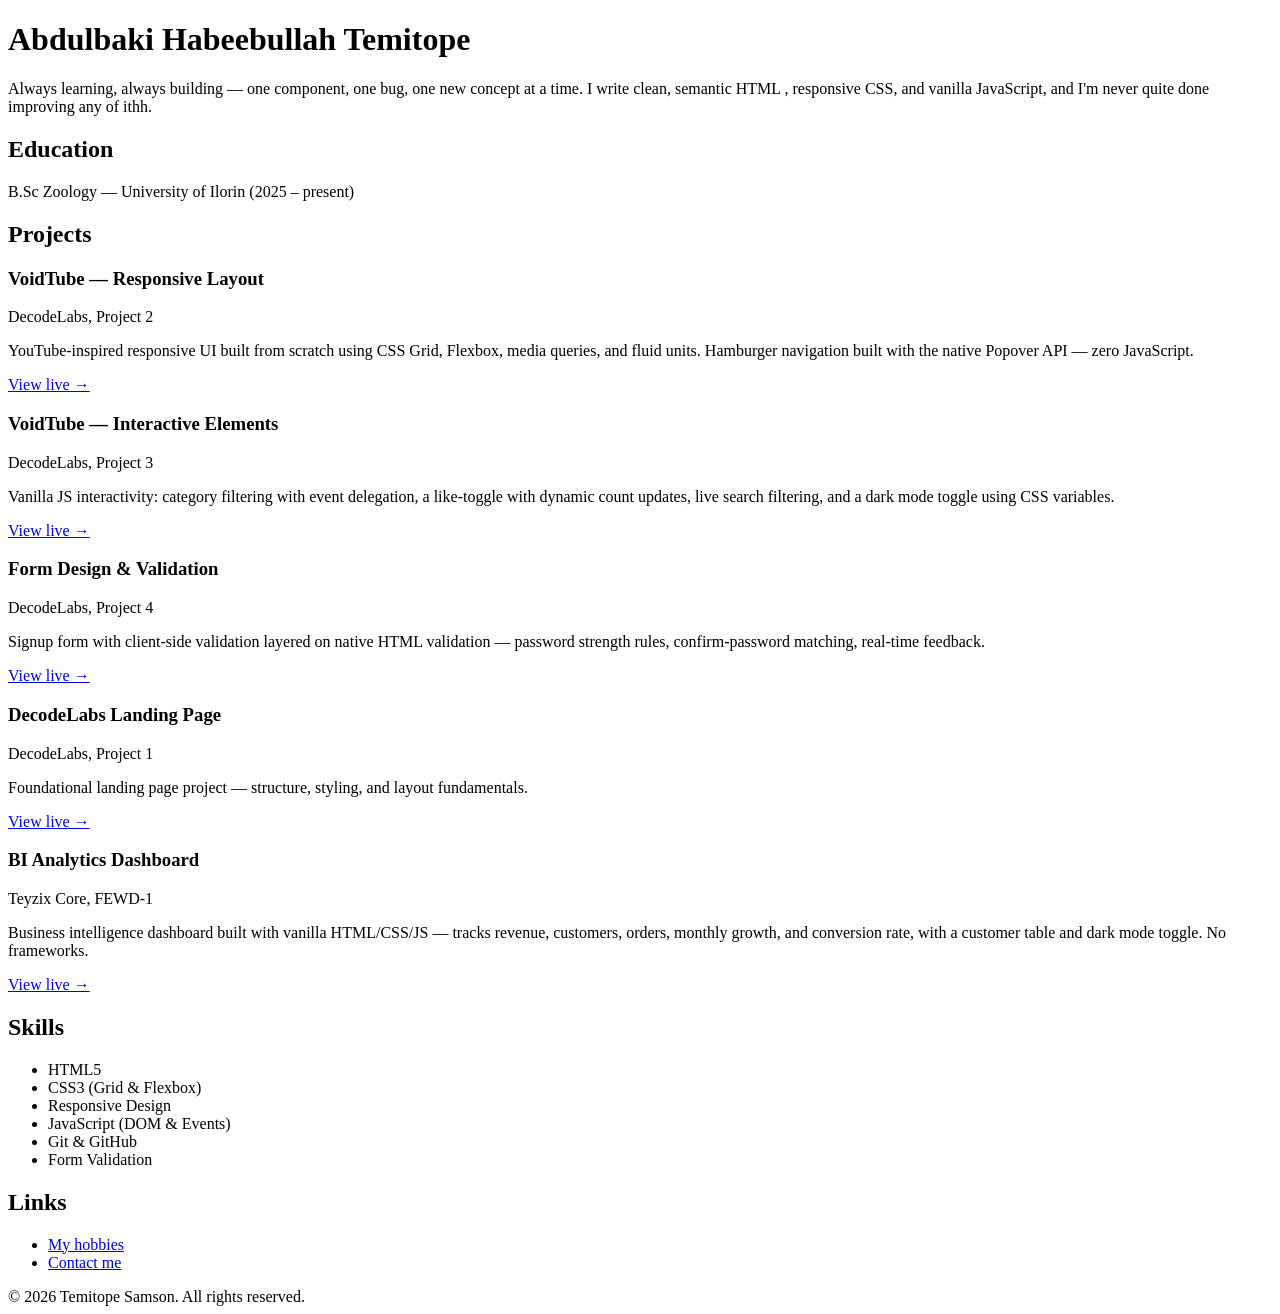
==== index.html @ e103db95 "Add files via upload" ====
<!DOCTYPE html>
<html lang="en">
<head>
<meta charset="UTF-8">
<meta name="viewport" content="width=device-width, initial-scale=1.0">
<title>PORTFOLIO</title>
<link rel="stylesheet" href="index.css">
</head>
<body>

<div class="wrapper">

  <header class="profile">
    
    <div>
      <h1>Abdulbaki Habeebullah Temitope</h1>
      <p>Always learning, always building — one component, one bug, one new concept at a time. I write clean, semantic HTML
        , responsive CSS, and vanilla JavaScript, and I'm never quite done improving any of ithh.</p>
    </div>
  </header>

  <section>
    <h2>Education</h2>
    <p class="edu-item">B.Sc Zoology — University of Ilorin (2025 – present)</p>
  </section>

  <section>
    <h2>Projects</h2>

    <div class="project-card">
      <h3>VoidTube — Responsive Layout</h3>
      <span class="tag">DecodeLabs, Project 2</span>
      <p>YouTube-inspired responsive UI built from scratch using CSS Grid, Flexbox, media queries, and fluid units. Hamburger navigation built with the native Popover API — zero JavaScript.</p>
      <a href="https://void-innit.github.io/deocodelab2/labs2" target="_blank">View live →</a>
    </div>

    <div class="project-card">
      <h3>VoidTube — Interactive Elements</h3>
      <span class="tag">DecodeLabs, Project 3</span>
      <p>Vanilla JS interactivity: category filtering with event delegation, a like-toggle with dynamic count updates, live search filtering, and a dark mode toggle using CSS variables.</p>
      <a href="https://void-innit.github.io/decodelab3/labs3" target="_blank">View live →</a>
    </div>

    <div class="project-card">
      <h3>Form Design &amp; Validation</h3>
      <span class="tag">DecodeLabs, Project 4</span>
      <p>Signup form with client-side validation layered on native HTML validation — password strength rules, confirm-password matching, real-time feedback.</p>
      <a href="https://void-innit.github.io/decodelabproject4/labs4" target="_blank">View live →</a>
    </div>

    <div class="project-card">
      <h3>DecodeLabs Landing Page</h3>
      <span class="tag">DecodeLabs, Project 1</span>
      <p>Foundational landing page project — structure, styling, and layout fundamentals.</p>
      <a href="https://void-innit.github.io/decodelabproject1/labs" target="_blank">View live →</a>
    </div>

    
    <div class="project-card">
  <h3>BI Analytics Dashboard</h3>
  <span class="tag">Teyzix Core, FEWD-1</span>
  <p>Business intelligence dashboard built with vanilla HTML/CSS/JS — tracks revenue, customers, orders, monthly growth, and conversion rate, with a customer table and dark mode toggle. No frameworks.</p>
  <a href="https://void-innit.github.io/fewd/" target="_blank">View live →</a>
</div>
  </section>

  <section>
    <h2>Skills</h2>
    <ul class="skills-list">
      <li>HTML5</li>
      <li>CSS3 (Grid &amp; Flexbox)</li>
      <li>Responsive Design</li>
      <li>JavaScript (DOM &amp; Events)</li>
      <li>Git &amp; GitHub</li>
      <li>Form Validation</li>
    </ul>
  </section>

  <section>
    <h2>Links</h2>
    <ul class="link-list">
      <li><a href="hobbies.html">My hobbies</a></li>
      <li><a href="contact.html">Contact me</a></li>
    </ul>
  </section>

  <footer>
    © 2026 Temitope Samson. All rights reserved.
  </footer>

</div>

</body>
</html>
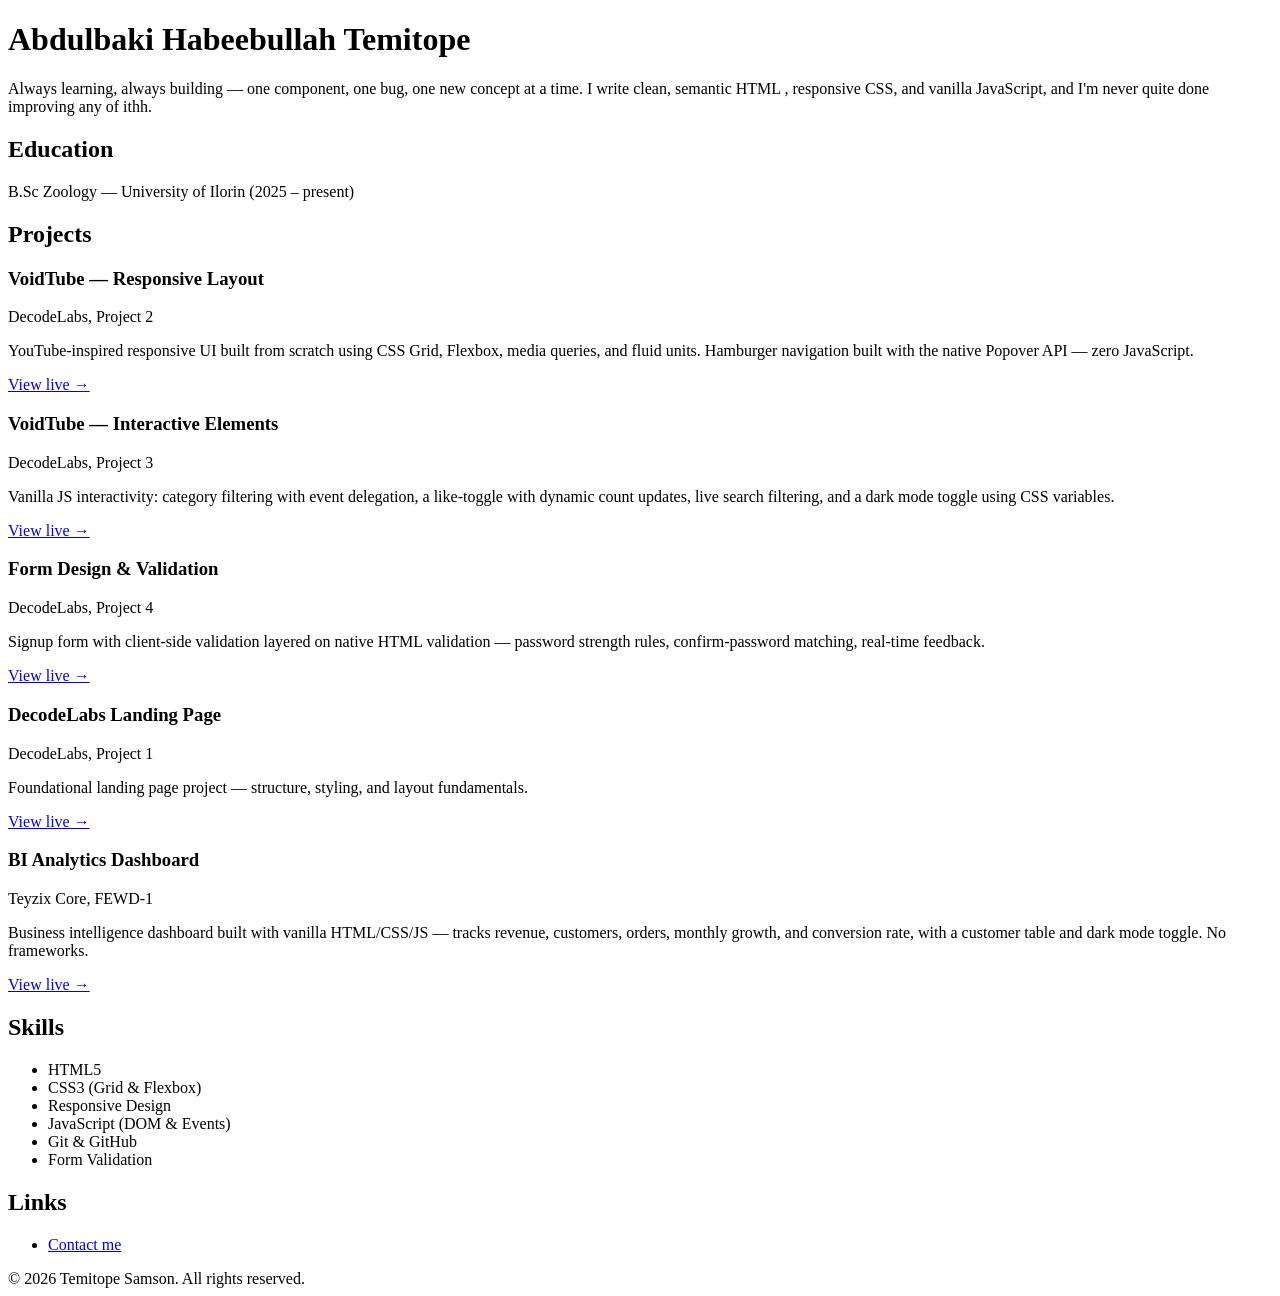
==== commit 62a50b27: "Fix duplicate project cards and update links Removed duplicate project cards and updated links." ====
--- a/index.html
+++ b/index.html
@@ -79,7 +79,6 @@
   <section>
     <h2>Links</h2>
     <ul class="link-list">
-      <li><a href="hobbies.html">My hobbies</a></li>
       <li><a href="contact.html">Contact me</a></li>
     </ul>
   </section>
@@ -91,4 +90,4 @@
 </div>
 
 </body>
-</html>+</html>
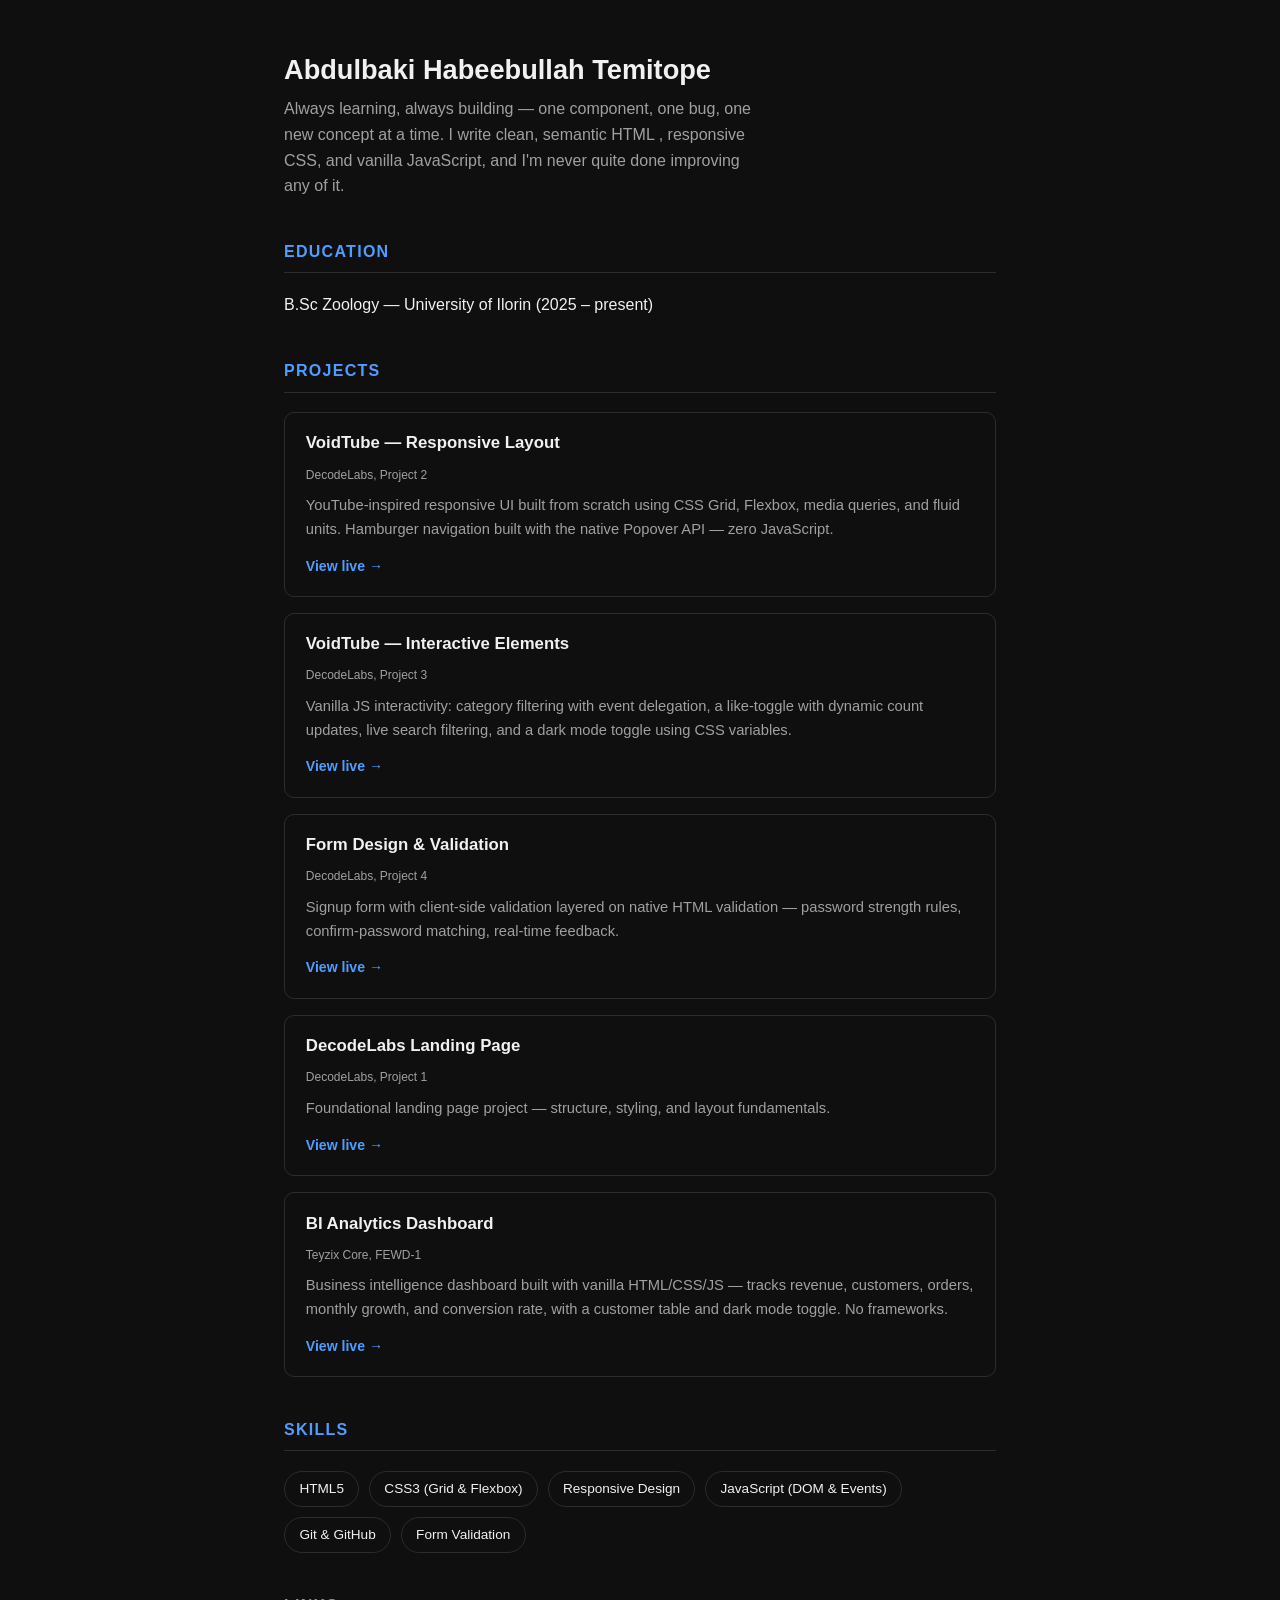
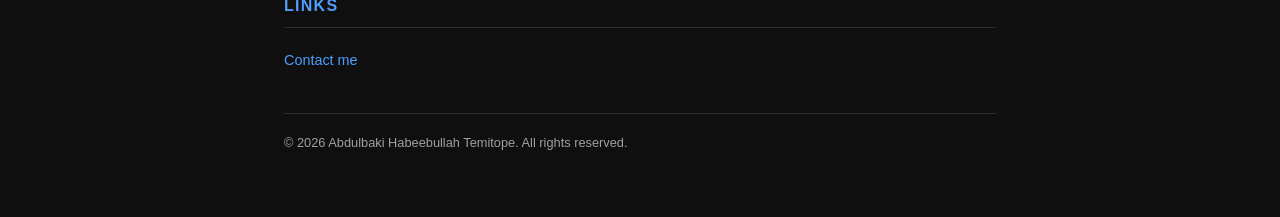
==== commit 1b5f5c2b: "Update index.html" ====
--- a/index.html
+++ b/index.html
@@ -15,7 +15,7 @@
     <div>
       <h1>Abdulbaki Habeebullah Temitope</h1>
       <p>Always learning, always building — one component, one bug, one new concept at a time. I write clean, semantic HTML
-        , responsive CSS, and vanilla JavaScript, and I'm never quite done improving any of ithh.</p>
+        , responsive CSS, and vanilla JavaScript, and I'm never quite done improving any of it.</p>
     </div>
   </header>
 
@@ -84,7 +84,7 @@
   </section>
 
   <footer>
-    © 2026 Temitope Samson. All rights reserved.
+    © 2026 Abdulbaki Habeebullah Temitope. All rights reserved.
   </footer>
 
 </div>
--- a/index.css
+++ b/index.css
@@ -0,0 +1,149 @@
+
+  :root {
+    --bg: 
+    --surface: #1a1a1a;
+    --text: ;
+    --muted: #a0a0a0;
+    --accent: #4f9eff;
+    --border: #2c2c2c;
+  }
+
+  * { box-sizing: border-box; }
+
+  body {
+    margin: 0;
+    font-family: 'Segoe UI', Roboto, Arial, sans-serif;
+    background: #0f0f0f;;
+    color: #f1f1f1;
+    line-height: 1.6;
+  }
+
+  .wrapper {
+    max-width: 760px;
+    margin: 0 auto;
+    padding: 3rem 1.5rem 4rem;
+  }
+
+  header.profile {
+    display: flex;
+    align-items: center;
+    gap: 1.5rem;
+    margin-bottom: 2.5rem;
+    flex-wrap: wrap;
+  }
+
+  header.profile img {
+    width: 96px;
+    height: 96px;
+    border-radius: 50%;
+    object-fit: cover;
+    border: 2px solid var(--border);
+  }
+
+  header.profile h1 {
+    margin: 0 0 0.3rem;
+    font-size: 1.7rem;
+  }
+
+  header.profile p {
+    margin: 0;
+    color: var(--muted);
+    max-width: 480px;
+  }
+
+  section {
+    margin-bottom: 2.5rem;
+  }
+
+  section h2 {
+    font-size: 1rem;
+    text-transform: uppercase;
+    letter-spacing: 0.08em;
+    color: var(--accent);
+    border-bottom: 1px solid var(--border);
+    padding-bottom: 0.5rem;
+    margin-bottom: 1.2rem;
+  }
+
+  .project-card {
+    background: var(--surface);
+    border: 1px solid var(--border);
+    border-radius: 10px;
+    padding: 1.1rem 1.3rem;
+    margin-bottom: 1rem;
+  }
+
+  .project-card h3 {
+    margin: 0 0 0.2rem;
+    font-size: 1.05rem;
+  }
+
+  .project-card .tag {
+    display: inline-block;
+    font-size: 0.75rem;
+    color: var(--muted);
+    margin-bottom: 0.6rem;
+  }
+
+  .project-card p {
+    margin: 0 0 0.7rem;
+    color: var(--muted);
+    font-size: 0.92rem;
+  }
+
+  .project-card a {
+    color: var(--accent);
+    text-decoration: none;
+    font-size: 0.88rem;
+    font-weight: 600;
+  }
+
+  .project-card a:hover {
+    text-decoration: underline;
+  }
+
+  .skills-list {
+    display: flex;
+    flex-wrap: wrap;
+    gap: 0.6rem;
+    list-style: none;
+    padding: 0;
+    margin: 0;
+  }
+
+  .skills-list li {
+    background: var(--surface);
+    border: 1px solid var(--border);
+    padding: 0.4rem 0.9rem;
+    border-radius: 999px;
+    font-size: 0.85rem;
+  }
+
+  .edu-item, .link-list a {
+    color: var(--text);
+  }
+
+  .link-list {
+    list-style: none;
+    padding: 0;
+    display: flex;
+    gap: 1.2rem;
+  }
+
+  .link-list a {
+    color: var(--accent);
+    text-decoration: none;
+    font-size: 0.9rem;
+  }
+
+  .link-list a:hover {
+    text-decoration: underline;
+  }
+
+  footer {
+    color: var(--muted);
+    font-size: 0.8rem;
+    border-top: 1px solid var(--border);
+    padding-top: 1.2rem;
+    margin-top: 2rem;
+  }
